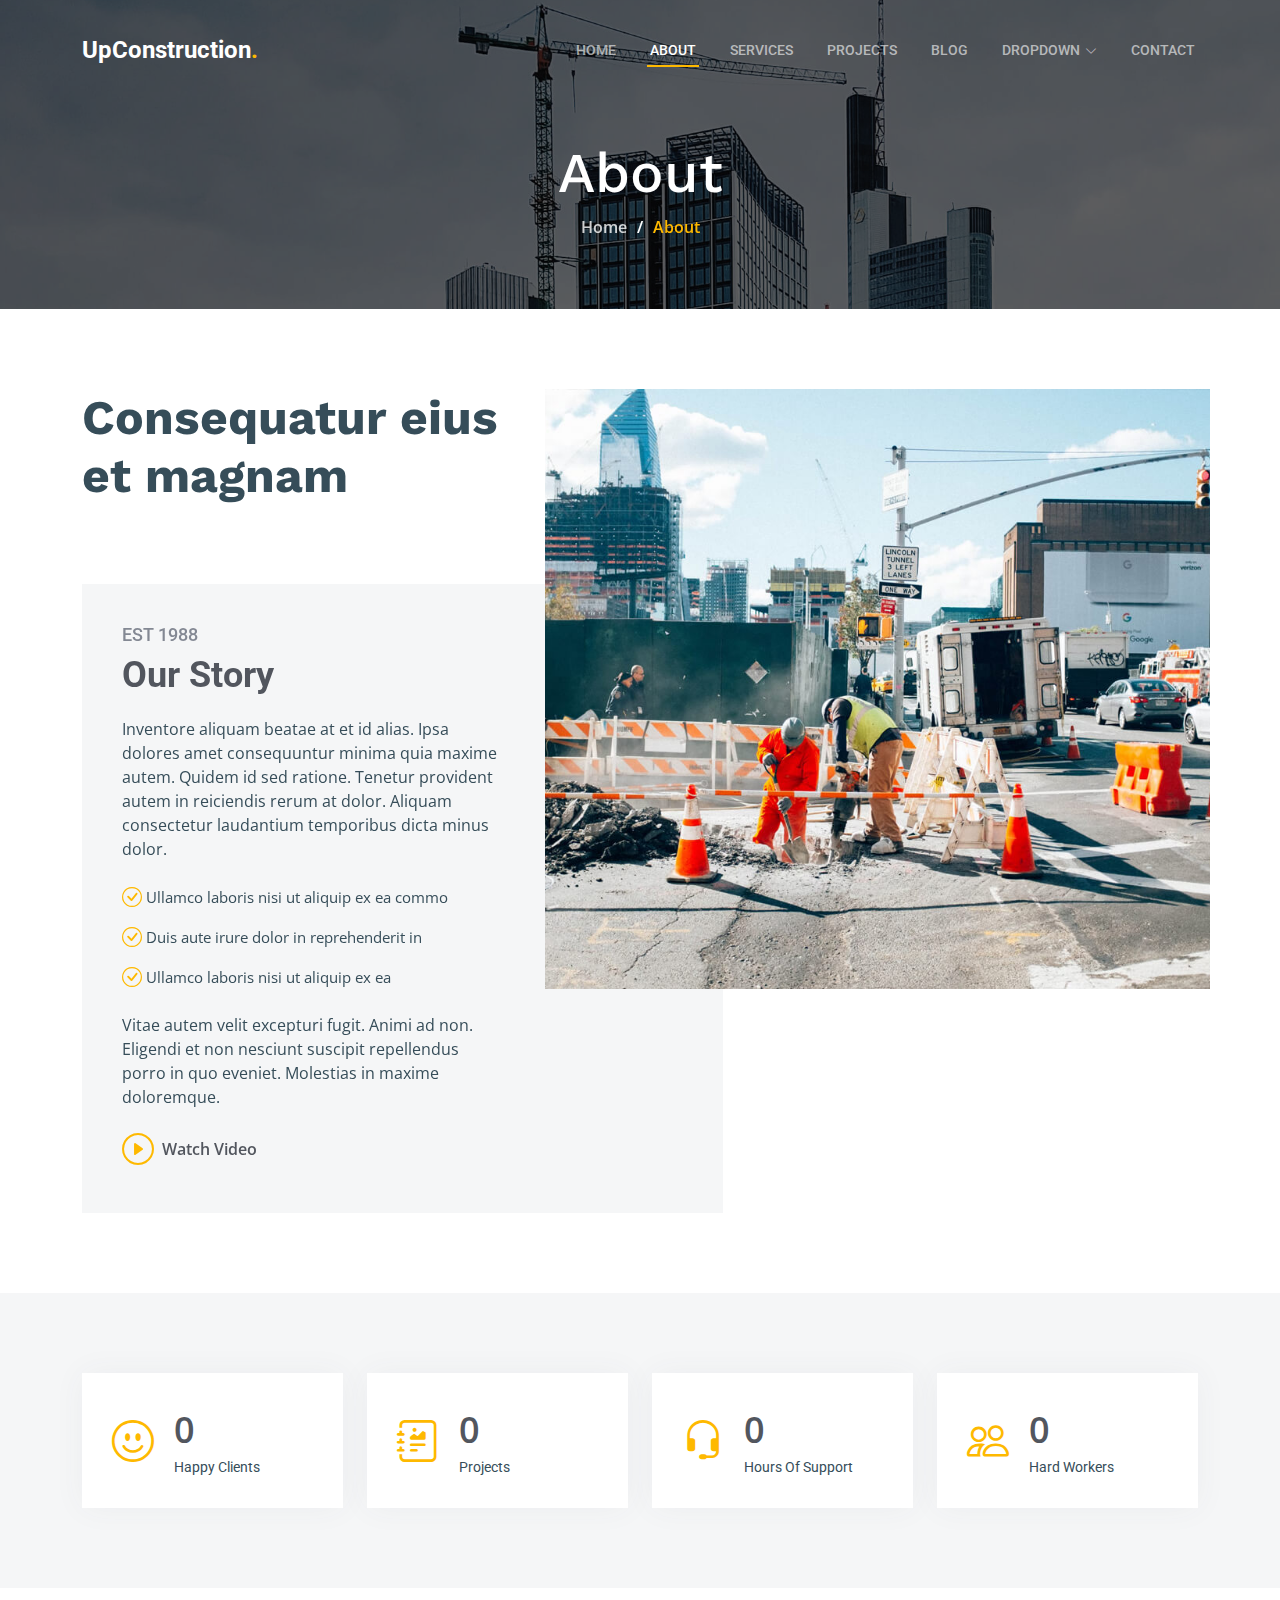
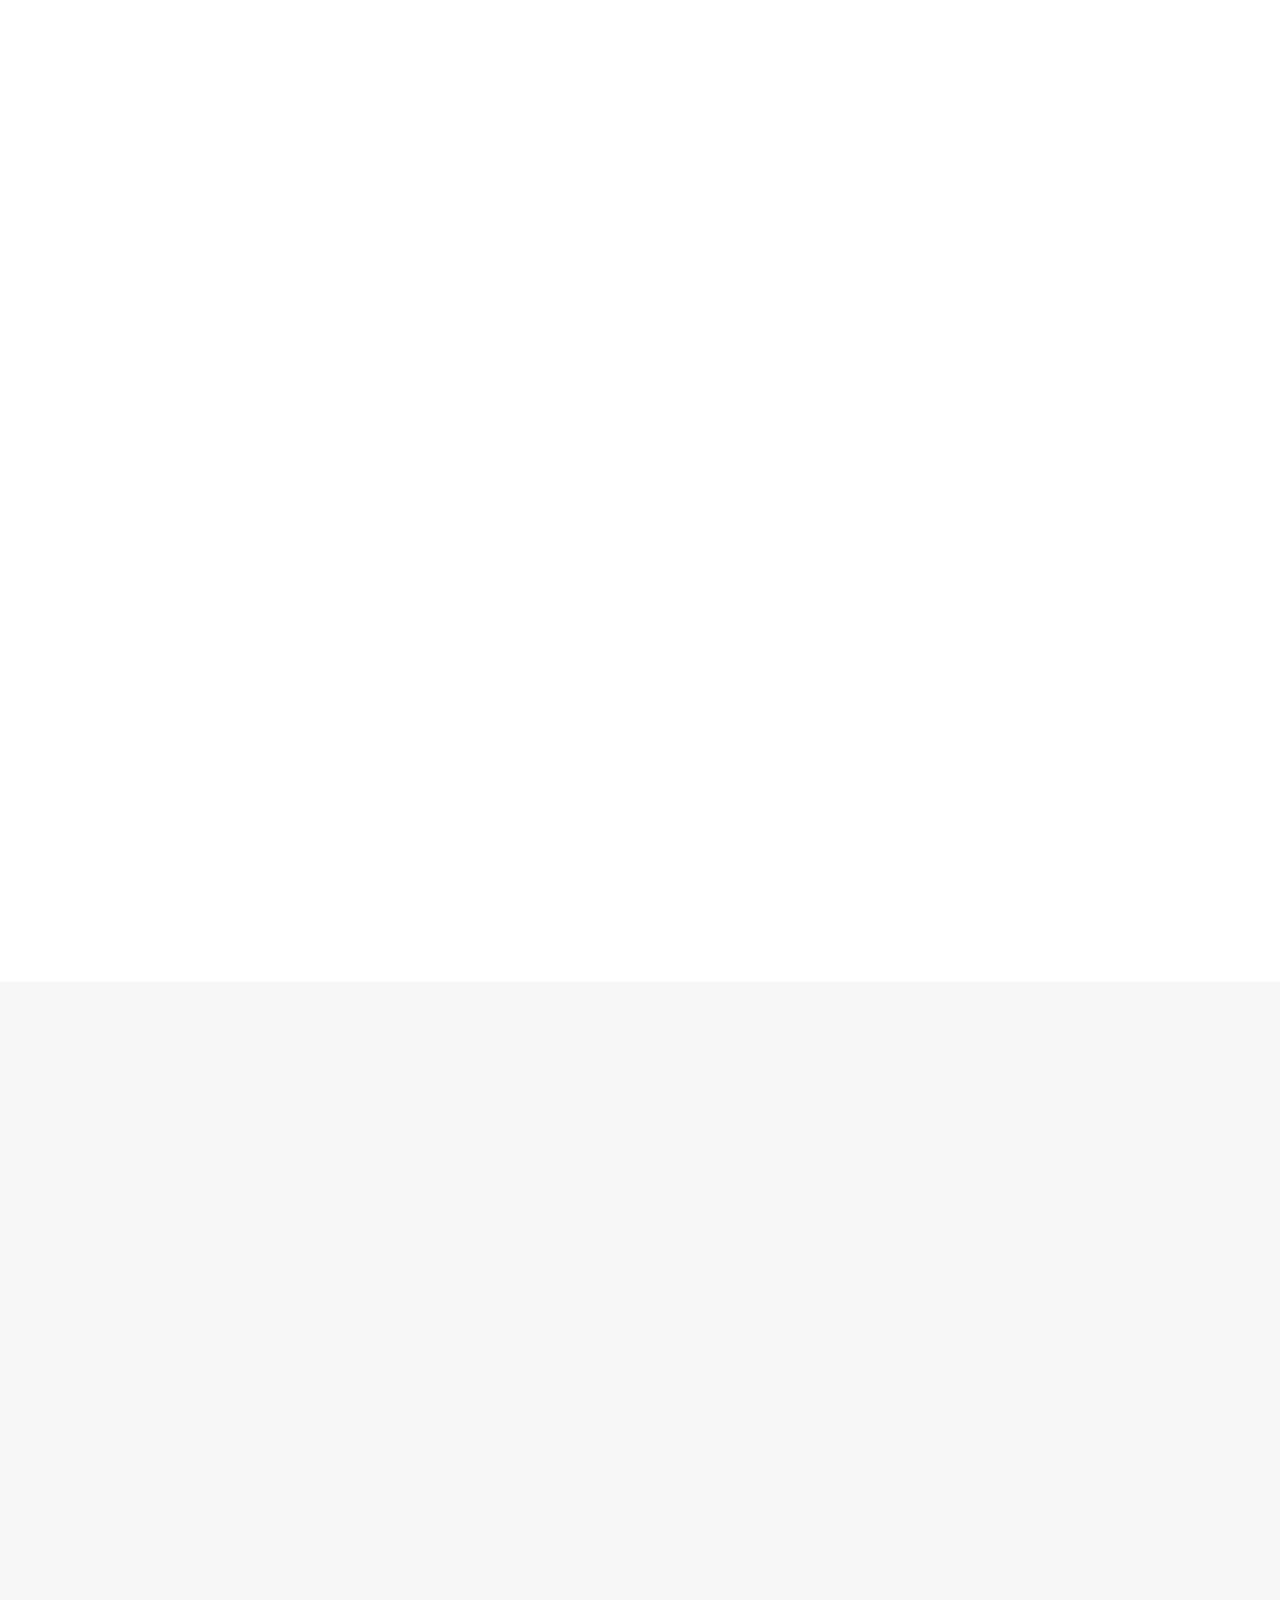
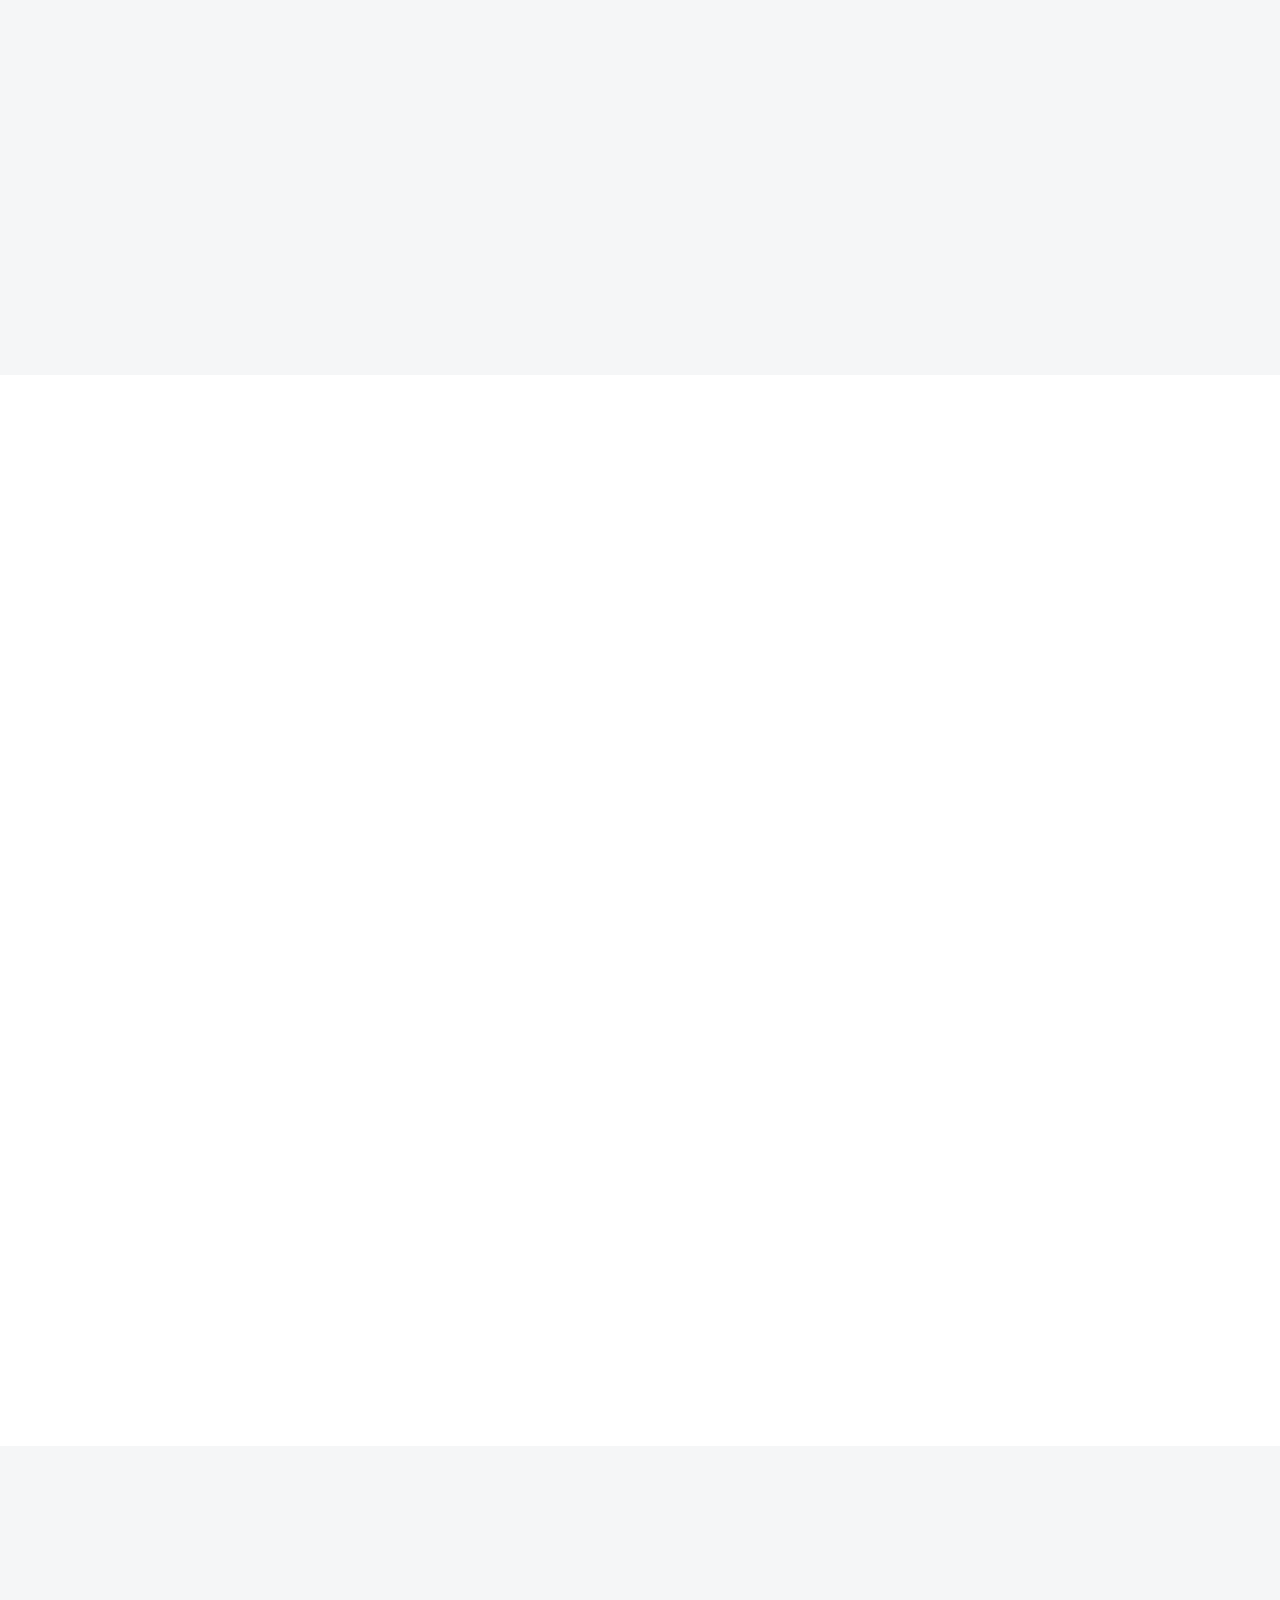
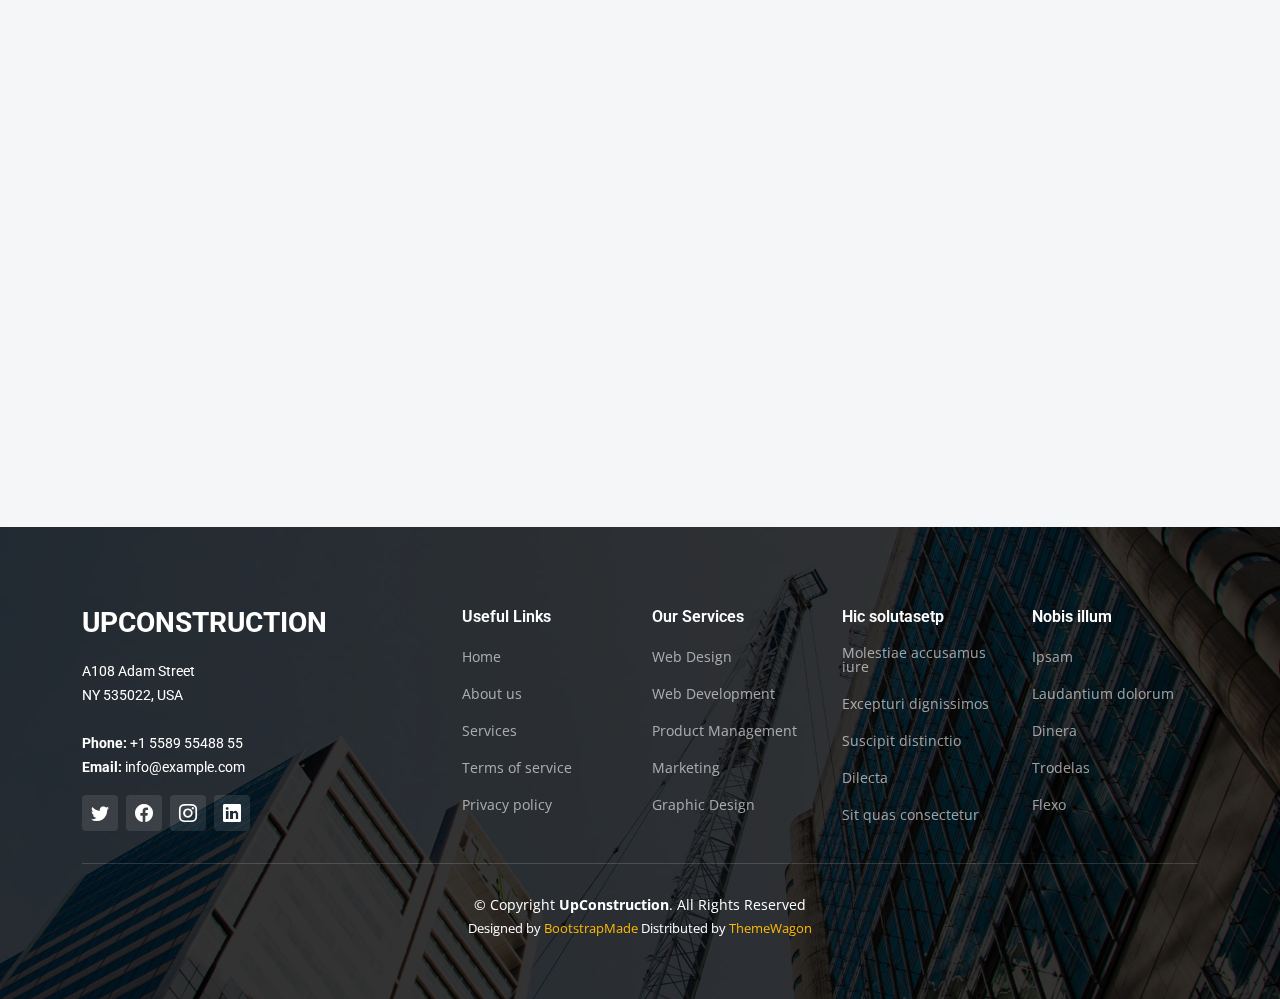
==== about.html @ ee099b37 "first commit" ====
<!DOCTYPE html>
<html lang="en">

<head>
  <meta charset="utf-8">
  <meta content="width=device-width, initial-scale=1.0" name="viewport">

  <title>UpConstruction Bootstrap Template - About</title>
  <meta content="" name="description">
  <meta content="" name="keywords">

  <!-- Favicons -->
  <link href="assets/img/favicon.png" rel="icon">
  <link href="assets/img/apple-touch-icon.png" rel="apple-touch-icon">

  <!-- Google Fonts -->
  <link rel="preconnect" href="https://fonts.googleapis.com">
  <link rel="preconnect" href="https://fonts.gstatic.com" crossorigin>
  <link
    href="https://fonts.googleapis.com/css2?family=Open+Sans:ital,wght@0,300;0,400;0,500;0,600;0,700;1,300;1,400;1,600;1,700&family=Roboto:ital,wght@0,300;0,400;0,500;0,600;0,700;1,300;1,400;1,500;1,600;1,700&family=Work+Sans:ital,wght@0,300;0,400;0,500;0,600;0,700;1,300;1,400;1,500;1,600;1,700&display=swap"
    rel="stylesheet">

  <!-- Vendor CSS Files -->
  <link href="assets/vendor/bootstrap/css/bootstrap.min.css" rel="stylesheet">
  <link href="assets/vendor/bootstrap-icons/bootstrap-icons.css" rel="stylesheet">
  <link href="assets/vendor/fontawesome-free/css/all.min.css" rel="stylesheet">
  <link href="assets/vendor/aos/aos.css" rel="stylesheet">
  <link href="assets/vendor/glightbox/css/glightbox.min.css" rel="stylesheet">
  <link href="assets/vendor/swiper/swiper-bundle.min.css" rel="stylesheet">

  <!-- Template Main CSS File -->
  <link href="assets/css/main.css" rel="stylesheet">

  <!-- =======================================================
  * Template Name: UpConstruction - v1.3.0
  * Template URL: https://bootstrapmade.com/upconstruction-bootstrap-construction-website-template/
  * Author: BootstrapMade.com
  * License: https://bootstrapmade.com/license/
  ======================================================== -->
</head>

<body>

  <!-- ======= Header ======= -->
  <header id="header" class="header d-flex align-items-center">
    <div class="container-fluid container-xl d-flex align-items-center justify-content-between">

      <a href="index.html" class="logo d-flex align-items-center">
        <!-- Uncomment the line below if you also wish to use an image logo -->
        <!-- <img src="assets/img/logo.png" alt=""> -->
        <h1>UpConstruction<span>.</span></h1>
      </a>

      <i class="mobile-nav-toggle mobile-nav-show bi bi-list"></i>
      <i class="mobile-nav-toggle mobile-nav-hide d-none bi bi-x"></i>
      <nav id="navbar" class="navbar">
        <ul>
          <li><a href="index.html">Home</a></li>
          <li><a href="about.html" class="active">About</a></li>
          <li><a href="services.html">Services</a></li>
          <li><a href="projects.html">Projects</a></li>
          <li><a href="blog.html">Blog</a></li>
          <li class="dropdown"><a href="#"><span>Dropdown</span> <i
                class="bi bi-chevron-down dropdown-indicator"></i></a>
            <ul>
              <li><a href="#">Dropdown 1</a></li>
              <li class="dropdown"><a href="#"><span>Deep Dropdown</span> <i
                    class="bi bi-chevron-down dropdown-indicator"></i></a>
                <ul>
                  <li><a href="#">Deep Dropdown 1</a></li>
                  <li><a href="#">Deep Dropdown 2</a></li>
                  <li><a href="#">Deep Dropdown 3</a></li>
                  <li><a href="#">Deep Dropdown 4</a></li>
                  <li><a href="#">Deep Dropdown 5</a></li>
                </ul>
              </li>
              <li><a href="#">Dropdown 2</a></li>
              <li><a href="#">Dropdown 3</a></li>
              <li><a href="#">Dropdown 4</a></li>
            </ul>
          </li>
          <li><a href="contact.html">Contact</a></li>
        </ul>
      </nav><!-- .navbar -->

    </div>
  </header><!-- End Header -->

  <main id="main">

    <!-- ======= Breadcrumbs ======= -->
    <div class="breadcrumbs d-flex align-items-center" style="background-image: url('assets/img/breadcrumbs-bg.jpg');">
      <div class="container position-relative d-flex flex-column align-items-center" data-aos="fade">

        <h2>About</h2>
        <ol>
          <li><a href="index.html">Home</a></li>
          <li>About</li>
        </ol>

      </div>
    </div><!-- End Breadcrumbs -->

    <!-- ======= About Section ======= -->
    <section id="about" class="about">
      <div class="container" data-aos="fade-up">

        <div class="row position-relative">

          <div class="col-lg-7 about-img" style="background-image: url(assets/img/about.jpg);"></div>

          <div class="col-lg-7">
            <h2>Consequatur eius et magnam</h2>
            <div class="our-story">
              <h4>Est 1988</h4>
              <h3>Our Story</h3>
              <p>Inventore aliquam beatae at et id alias. Ipsa dolores amet consequuntur minima quia maxime autem.
                Quidem id sed ratione. Tenetur provident autem in reiciendis rerum at dolor. Aliquam consectetur
                laudantium temporibus dicta minus dolor.</p>
              <ul>
                <li><i class="bi bi-check-circle"></i> <span>Ullamco laboris nisi ut aliquip ex ea commo</span></li>
                <li><i class="bi bi-check-circle"></i> <span>Duis aute irure dolor in reprehenderit in</span></li>
                <li><i class="bi bi-check-circle"></i> <span>Ullamco laboris nisi ut aliquip ex ea</span></li>
              </ul>
              <p>Vitae autem velit excepturi fugit. Animi ad non. Eligendi et non nesciunt suscipit repellendus porro in
                quo eveniet. Molestias in maxime doloremque.</p>

              <div class="watch-video d-flex align-items-center position-relative">
                <i class="bi bi-play-circle"></i>
                <a href="https://www.youtube.com/watch?v=LXb3EKWsInQ" class="glightbox stretched-link">Watch Video</a>
              </div>
            </div>
          </div>

        </div>

      </div>
    </section>
    <!-- End About Section -->

    <!-- ======= Stats Counter Section ======= -->
    <section id="stats-counter" class="stats-counter section-bg">
      <div class="container">

        <div class="row gy-4">

          <div class="col-lg-3 col-md-6">
            <div class="stats-item d-flex align-items-center w-100 h-100">
              <i class="bi bi-emoji-smile color-blue flex-shrink-0"></i>
              <div>
                <span data-purecounter-start="0" data-purecounter-end="232" data-purecounter-duration="1"
                  class="purecounter"></span>
                <p>Happy Clients</p>
              </div>
            </div>
          </div><!-- End Stats Item -->

          <div class="col-lg-3 col-md-6">
            <div class="stats-item d-flex align-items-center w-100 h-100">
              <i class="bi bi-journal-richtext color-orange flex-shrink-0"></i>
              <div>
                <span data-purecounter-start="0" data-purecounter-end="521" data-purecounter-duration="1"
                  class="purecounter"></span>
                <p>Projects</p>
              </div>
            </div>
          </div><!-- End Stats Item -->

          <div class="col-lg-3 col-md-6">
            <div class="stats-item d-flex align-items-center w-100 h-100">
              <i class="bi bi-headset color-green flex-shrink-0"></i>
              <div>
                <span data-purecounter-start="0" data-purecounter-end="1463" data-purecounter-duration="1"
                  class="purecounter"></span>
                <p>Hours Of Support</p>
              </div>
            </div>
          </div><!-- End Stats Item -->

          <div class="col-lg-3 col-md-6">
            <div class="stats-item d-flex align-items-center w-100 h-100">
              <i class="bi bi-people color-pink flex-shrink-0"></i>
              <div>
                <span data-purecounter-start="0" data-purecounter-end="15" data-purecounter-duration="1"
                  class="purecounter"></span>
                <p>Hard Workers</p>
              </div>
            </div>
          </div><!-- End Stats Item -->

        </div>

      </div>
    </section><!-- End Stats Counter Section -->

    <!-- ======= Alt Services Section ======= -->
    <section id="alt-services" class="alt-services">
      <div class="container" data-aos="fade-up">

        <div class="row justify-content-around gy-4">
          <div class="col-lg-6 img-bg" style="background-image: url(assets/img/alt-services.jpg);" data-aos="zoom-in"
            data-aos-delay="100"></div>

          <div class="col-lg-5 d-flex flex-column justify-content-center">
            <h3>Enim quis est voluptatibus aliquid consequatur fugiat</h3>
            <p>Esse voluptas cumque vel exercitationem. Reiciendis est hic accusamus. Non ipsam et sed minima temporibus
              laudantium. Soluta voluptate sed facere corporis dolores excepturi</p>

            <div class="icon-box d-flex position-relative" data-aos="fade-up" data-aos-delay="100">
              <i class="bi bi-easel flex-shrink-0"></i>
              <div>
                <h4><a href="" class="stretched-link">Lorem Ipsum</a></h4>
                <p>Voluptatum deleniti atque corrupti quos dolores et quas molestias excepturi sint occaecati cupiditate
                  non provident</p>
              </div>
            </div><!-- End Icon Box -->

            <div class="icon-box d-flex position-relative" data-aos="fade-up" data-aos-delay="200">
              <i class="bi bi-patch-check flex-shrink-0"></i>
              <div>
                <h4><a href="" class="stretched-link">Nemo Enim</a></h4>
                <p>At vero eos et accusamus et iusto odio dignissimos ducimus qui blanditiis praesentium voluptatum
                  deleniti atque</p>
              </div>
            </div><!-- End Icon Box -->

            <div class="icon-box d-flex position-relative" data-aos="fade-up" data-aos-delay="300">
              <i class="bi bi-brightness-high flex-shrink-0"></i>
              <div>
                <h4><a href="" class="stretched-link">Dine Pad</a></h4>
                <p>Explicabo est voluptatum asperiores consequatur magnam. Et veritatis odit. Sunt aut deserunt minus
                  aut eligendi omnis</p>
              </div>
            </div><!-- End Icon Box -->

            <div class="icon-box d-flex position-relative" data-aos="fade-up" data-aos-delay="400">
              <i class="bi bi-brightness-high flex-shrink-0"></i>
              <div>
                <h4><a href="" class="stretched-link">Tride clov</a></h4>
                <p>Est voluptatem labore deleniti quis a delectus et. Saepe dolorem libero sit non aspernatur odit amet.
                  Et eligendi</p>
              </div>
            </div><!-- End Icon Box -->

          </div>
        </div>

      </div>
    </section><!-- End Alt Services Section -->

    <!-- ======= Alt Services Section 2 ======= -->
    <section id="alt-services-2" class="alt-services section-bg">
      <div class="container" data-aos="fade-up">

        <div class="row justify-content-around gy-4">
          <div class="col-lg-5 d-flex flex-column justify-content-center">
            <h3>Non quasi officia eum nobis et rerum epudiandae rem voluptatem</h3>
            <p>Maxime quia dolorum alias perspiciatis. Earum voluptatem sint at non. Ducimus maxime minima iste magni
              sit praesentium assumenda minus. Amet rerum saepe tempora vero.</p>

            <div class="icon-box d-flex position-relative" data-aos="fade-up" data-aos-delay="100">
              <i class="bi bi-easel flex-shrink-0"></i>
              <div>
                <h4><a href="" class="stretched-link">Lorem Ipsum</a></h4>
                <p>Voluptatum deleniti atque corrupti quos dolores et quas molestias excepturi sint occaecati cupiditate
                  non provident</p>
              </div>
            </div><!-- End Icon Box -->

            <div class="icon-box d-flex position-relative" data-aos="fade-up" data-aos-delay="200">
              <i class="bi bi-patch-check flex-shrink-0"></i>
              <div>
                <h4><a href="" class="stretched-link">Nemo Enim</a></h4>
                <p>At vero eos et accusamus et iusto odio dignissimos ducimus qui blanditiis praesentium voluptatum
                  deleniti atque</p>
              </div>
            </div><!-- End Icon Box -->

            <div class="icon-box d-flex position-relative" data-aos="fade-up" data-aos-delay="300">
              <i class="bi bi-brightness-high flex-shrink-0"></i>
              <div>
                <h4><a href="" class="stretched-link">Dine Pad</a></h4>
                <p>Explicabo est voluptatum asperiores consequatur magnam. Et veritatis odit. Sunt aut deserunt minus
                  aut eligendi omnis</p>
              </div>
            </div><!-- End Icon Box -->

            <div class="icon-box d-flex position-relative" data-aos="fade-up" data-aos-delay="400">
              <i class="bi bi-brightness-high flex-shrink-0"></i>
              <div>
                <h4><a href="" class="stretched-link">Tride clov</a></h4>
                <p>Est voluptatem labore deleniti quis a delectus et. Saepe dolorem libero sit non aspernatur odit amet.
                  Et eligendi</p>
              </div>
            </div><!-- End Icon Box -->
          </div>

          <div class="col-lg-6 img-bg" style="background-image: url(assets/img/alt-services-2.jpg);" data-aos="zoom-in"
            data-aos-delay="100"></div>
        </div>

      </div>
    </section><!-- End Alt Services Section 2 -->

    <!-- ======= Our Team Section ======= -->
    <section id="team" class="team">
      <div class="container" data-aos="fade-up">

        <div class="section-header">
          <h2>Our Team</h2>
          <p>Aperiam dolorum et et wuia molestias qui eveniet numquam nihil porro incidunt dolores placeat sunt id nobis
            omnis tiledo stran delop</p>
        </div>

        <div class="row gy-5">

          <div class="col-lg-4 col-md-6 member" data-aos="fade-up" data-aos-delay="100">
            <div class="member-img">
              <img src="assets/img/team/team-1.jpg" class="img-fluid" alt="">
              <div class="social">
                <a href="#"><i class="bi bi-twitter"></i></a>
                <a href="#"><i class="bi bi-facebook"></i></a>
                <a href="#"><i class="bi bi-instagram"></i></a>
                <a href="#"><i class="bi bi-linkedin"></i></a>
              </div>
            </div>
            <div class="member-info text-center">
              <h4>Walter White</h4>
              <span>Chief Executive Officer</span>
              <p>Aliquam iure quaerat voluptatem praesentium possimus unde laudantium vel dolorum distinctio dire flow
              </p>
            </div>
          </div><!-- End Team Member -->

          <div class="col-lg-4 col-md-6 member" data-aos="fade-up" data-aos-delay="200">
            <div class="member-img">
              <img src="assets/img/team/team-2.jpg" class="img-fluid" alt="">
              <div class="social">
                <a href="#"><i class="bi bi-twitter"></i></a>
                <a href="#"><i class="bi bi-facebook"></i></a>
                <a href="#"><i class="bi bi-instagram"></i></a>
                <a href="#"><i class="bi bi-linkedin"></i></a>
              </div>
            </div>
            <div class="member-info text-center">
              <h4>Sarah Jhonson</h4>
              <span>Product Manager</span>
              <p>Labore ipsam sit consequatur exercitationem rerum laboriosam laudantium aut quod dolores exercitationem
                ut</p>
            </div>
          </div><!-- End Team Member -->

          <div class="col-lg-4 col-md-6 member" data-aos="fade-up" data-aos-delay="300">
            <div class="member-img">
              <img src="assets/img/team/team-3.jpg" class="img-fluid" alt="">
              <div class="social">
                <a href="#"><i class="bi bi-twitter"></i></a>
                <a href="#"><i class="bi bi-facebook"></i></a>
                <a href="#"><i class="bi bi-instagram"></i></a>
                <a href="#"><i class="bi bi-linkedin"></i></a>
              </div>
            </div>
            <div class="member-info text-center">
              <h4>William Anderson</h4>
              <span>CTO</span>
              <p>Illum minima ea autem doloremque ipsum quidem quas aspernatur modi ut praesentium vel tque sed facilis
                at qui</p>
            </div>
          </div><!-- End Team Member -->

          <div class="col-lg-4 col-md-6 member" data-aos="fade-up" data-aos-delay="400">
            <div class="member-img">
              <img src="assets/img/team/team-4.jpg" class="img-fluid" alt="">
              <div class="social">
                <a href="#"><i class="bi bi-twitter"></i></a>
                <a href="#"><i class="bi bi-facebook"></i></a>
                <a href="#"><i class="bi bi-instagram"></i></a>
                <a href="#"><i class="bi bi-linkedin"></i></a>
              </div>
            </div>
            <div class="member-info text-center">
              <h4>Amanda Jepson</h4>
              <span>Accountant</span>
              <p>Magni voluptatem accusamus assumenda cum nisi aut qui dolorem voluptate sed et veniam quasi quam
                consectetur</p>
            </div>
          </div><!-- End Team Member -->

          <div class="col-lg-4 col-md-6 member" data-aos="fade-up" data-aos-delay="500">
            <div class="member-img">
              <img src="assets/img/team/team-5.jpg" class="img-fluid" alt="">
              <div class="social">
                <a href="#"><i class="bi bi-twitter"></i></a>
                <a href="#"><i class="bi bi-facebook"></i></a>
                <a href="#"><i class="bi bi-instagram"></i></a>
                <a href="#"><i class="bi bi-linkedin"></i></a>
              </div>
            </div>
            <div class="member-info text-center">
              <h4>Brian Doe</h4>
              <span>Marketing</span>
              <p>Qui consequuntur quos accusamus magnam quo est molestiae eius laboriosam sunt doloribus quia impedit
                laborum velit</p>
            </div>
          </div><!-- End Team Member -->

          <div class="col-lg-4 col-md-6 member" data-aos="fade-up" data-aos-delay="600">
            <div class="member-img">
              <img src="assets/img/team/team-6.jpg" class="img-fluid" alt="">
              <div class="social">
                <a href="#"><i class="bi bi-twitter"></i></a>
                <a href="#"><i class="bi bi-facebook"></i></a>
                <a href="#"><i class="bi bi-instagram"></i></a>
                <a href="#"><i class="bi bi-linkedin"></i></a>
              </div>
            </div>
            <div class="member-info text-center">
              <h4>Josepha Palas</h4>
              <span>Operation</span>
              <p>Sint sint eveniet explicabo amet consequatur nesciunt error enim rerum earum et omnis fugit eligendi
                cupiditate vel</p>
            </div>
          </div><!-- End Team Member -->

        </div>

      </div>
    </section><!-- End Our Team Section -->

    <!-- ======= Testimonials Section ======= -->
    <section id="testimonials" class="testimonials section-bg">
      <div class="container" data-aos="fade-up">

        <div class="section-header">
          <h2>Testimonials</h2>
          <p>Quam sed id excepturi ccusantium dolorem ut quis dolores nisi llum nostrum enim velit qui ut et autem uia
            reprehenderit sunt deleniti</p>
        </div>

        <div class="slides-2 swiper">
          <div class="swiper-wrapper">

            <div class="swiper-slide">
              <div class="testimonial-wrap">
                <div class="testimonial-item">
                  <img src="assets/img/testimonials/testimonials-1.jpg" class="testimonial-img" alt="">
                  <h3>Saul Goodman</h3>
                  <h4>Ceo &amp; Founder</h4>
                  <div class="stars">
                    <i class="bi bi-star-fill"></i><i class="bi bi-star-fill"></i><i class="bi bi-star-fill"></i><i
                      class="bi bi-star-fill"></i><i class="bi bi-star-fill"></i>
                  </div>
                  <p>
                    <i class="bi bi-quote quote-icon-left"></i>
                    Proin iaculis purus consequat sem cure digni ssim donec porttitora entum suscipit rhoncus.
                    Accusantium quam, ultricies eget id, aliquam eget nibh et. Maecen aliquam, risus at semper.
                    <i class="bi bi-quote quote-icon-right"></i>
                  </p>
                </div>
              </div>
            </div><!-- End testimonial item -->

            <div class="swiper-slide">
              <div class="testimonial-wrap">
                <div class="testimonial-item">
                  <img src="assets/img/testimonials/testimonials-2.jpg" class="testimonial-img" alt="">
                  <h3>Sara Wilsson</h3>
                  <h4>Designer</h4>
                  <div class="stars">
                    <i class="bi bi-star-fill"></i><i class="bi bi-star-fill"></i><i class="bi bi-star-fill"></i><i
                      class="bi bi-star-fill"></i><i class="bi bi-star-fill"></i>
                  </div>
                  <p>
                    <i class="bi bi-quote quote-icon-left"></i>
                    Export tempor illum tamen malis malis eram quae irure esse labore quem cillum quid cillum eram malis
                    quorum velit fore eram velit sunt aliqua noster fugiat irure amet legam anim culpa.
                    <i class="bi bi-quote quote-icon-right"></i>
                  </p>
                </div>
              </div>
            </div><!-- End testimonial item -->

            <div class="swiper-slide">
              <div class="testimonial-wrap">
                <div class="testimonial-item">
                  <img src="assets/img/testimonials/testimonials-3.jpg" class="testimonial-img" alt="">
                  <h3>Jena Karlis</h3>
                  <h4>Store Owner</h4>
                  <div class="stars">
                    <i class="bi bi-star-fill"></i><i class="bi bi-star-fill"></i><i class="bi bi-star-fill"></i><i
                      class="bi bi-star-fill"></i><i class="bi bi-star-fill"></i>
                  </div>
                  <p>
                    <i class="bi bi-quote quote-icon-left"></i>
                    Enim nisi quem export duis labore cillum quae magna enim sint quorum nulla quem veniam duis minim
                    tempor labore quem eram duis noster aute amet eram fore quis sint minim.
                    <i class="bi bi-quote quote-icon-right"></i>
                  </p>
                </div>
              </div>
            </div><!-- End testimonial item -->

            <div class="swiper-slide">
              <div class="testimonial-wrap">
                <div class="testimonial-item">
                  <img src="assets/img/testimonials/testimonials-4.jpg" class="testimonial-img" alt="">
                  <h3>Matt Brandon</h3>
                  <h4>Freelancer</h4>
                  <div class="stars">
                    <i class="bi bi-star-fill"></i><i class="bi bi-star-fill"></i><i class="bi bi-star-fill"></i><i
                      class="bi bi-star-fill"></i><i class="bi bi-star-fill"></i>
                  </div>
                  <p>
                    <i class="bi bi-quote quote-icon-left"></i>
                    Fugiat enim eram quae cillum dolore dolor amet nulla culpa multos export minim fugiat minim velit
                    minim dolor enim duis veniam ipsum anim magna sunt elit fore quem dolore labore illum veniam.
                    <i class="bi bi-quote quote-icon-right"></i>
                  </p>
                </div>
              </div>
            </div><!-- End testimonial item -->

            <div class="swiper-slide">
              <div class="testimonial-wrap">
                <div class="testimonial-item">
                  <img src="assets/img/testimonials/testimonials-5.jpg" class="testimonial-img" alt="">
                  <h3>John Larson</h3>
                  <h4>Entrepreneur</h4>
                  <div class="stars">
                    <i class="bi bi-star-fill"></i><i class="bi bi-star-fill"></i><i class="bi bi-star-fill"></i><i
                      class="bi bi-star-fill"></i><i class="bi bi-star-fill"></i>
                  </div>
                  <p>
                    <i class="bi bi-quote quote-icon-left"></i>
                    Quis quorum aliqua sint quem legam fore sunt eram irure aliqua veniam tempor noster veniam enim
                    culpa labore duis sunt culpa nulla illum cillum fugiat legam esse veniam culpa fore nisi cillum
                    quid.
                    <i class="bi bi-quote quote-icon-right"></i>
                  </p>
                </div>
              </div>
            </div><!-- End testimonial item -->

          </div>
          <div class="swiper-pagination"></div>
        </div>

      </div>
    </section><!-- End Testimonials Section -->

  </main><!-- End #main -->

  <!-- ======= Footer ======= -->
  <footer id="footer" class="footer">

    <div class="footer-content position-relative">
      <div class="container">
        <div class="row">

          <div class="col-lg-4 col-md-6">
            <div class="footer-info">
              <h3>UpConstruction</h3>
              <p>
                A108 Adam Street <br>
                NY 535022, USA<br><br>
                <strong>Phone:</strong> +1 5589 55488 55<br>
                <strong>Email:</strong> info@example.com<br>
              </p>
              <div class="social-links d-flex mt-3">
                <a href="#" class="d-flex align-items-center justify-content-center"><i class="bi bi-twitter"></i></a>
                <a href="#" class="d-flex align-items-center justify-content-center"><i class="bi bi-facebook"></i></a>
                <a href="#" class="d-flex align-items-center justify-content-center"><i class="bi bi-instagram"></i></a>
                <a href="#" class="d-flex align-items-center justify-content-center"><i class="bi bi-linkedin"></i></a>
              </div>
            </div>
          </div><!-- End footer info column-->

          <div class="col-lg-2 col-md-3 footer-links">
            <h4>Useful Links</h4>
            <ul>
              <li><a href="#">Home</a></li>
              <li><a href="#">About us</a></li>
              <li><a href="#">Services</a></li>
              <li><a href="#">Terms of service</a></li>
              <li><a href="#">Privacy policy</a></li>
            </ul>
          </div><!-- End footer links column-->

          <div class="col-lg-2 col-md-3 footer-links">
            <h4>Our Services</h4>
            <ul>
              <li><a href="#">Web Design</a></li>
              <li><a href="#">Web Development</a></li>
              <li><a href="#">Product Management</a></li>
              <li><a href="#">Marketing</a></li>
              <li><a href="#">Graphic Design</a></li>
            </ul>
          </div><!-- End footer links column-->

          <div class="col-lg-2 col-md-3 footer-links">
            <h4>Hic solutasetp</h4>
            <ul>
              <li><a href="#">Molestiae accusamus iure</a></li>
              <li><a href="#">Excepturi dignissimos</a></li>
              <li><a href="#">Suscipit distinctio</a></li>
              <li><a href="#">Dilecta</a></li>
              <li><a href="#">Sit quas consectetur</a></li>
            </ul>
          </div><!-- End footer links column-->

          <div class="col-lg-2 col-md-3 footer-links">
            <h4>Nobis illum</h4>
            <ul>
              <li><a href="#">Ipsam</a></li>
              <li><a href="#">Laudantium dolorum</a></li>
              <li><a href="#">Dinera</a></li>
              <li><a href="#">Trodelas</a></li>
              <li><a href="#">Flexo</a></li>
            </ul>
          </div><!-- End footer links column-->

        </div>
      </div>
    </div>

    <div class="footer-legal text-center position-relative">
      <div class="container">
        <div class="copyright">
          &copy; Copyright <strong><span>UpConstruction</span></strong>. All Rights Reserved
        </div>
        <div class="credits">
          <!-- All the links in the footer should remain intact. -->
          <!-- You can delete the links only if you purchased the pro version. -->
          <!-- Licensing information: https://bootstrapmade.com/license/ -->
          <!-- Purchase the pro version with working PHP/AJAX contact form: https://bootstrapmade.com/upconstruction-bootstrap-construction-website-template/ -->
          Designed by <a href="https://bootstrapmade.com/">BootstrapMade</a> Distributed by <a
            href="https://themewagon.com">ThemeWagon</a>
        </div>
      </div>
    </div>

  </footer>
  <!-- End Footer -->

  <a href="#" class="scroll-top d-flex align-items-center justify-content-center"><i
      class="bi bi-arrow-up-short"></i></a>

  <div id="preloader"></div>

  <!-- Vendor JS Files -->
  <script src="assets/vendor/bootstrap/js/bootstrap.bundle.min.js"></script>
  <script src="assets/vendor/aos/aos.js"></script>
  <script src="assets/vendor/glightbox/js/glightbox.min.js"></script>
  <script src="assets/vendor/isotope-layout/isotope.pkgd.min.js"></script>
  <script src="assets/vendor/swiper/swiper-bundle.min.js"></script>
  <script src="assets/vendor/purecounter/purecounter_vanilla.js"></script>
  <script src="assets/vendor/php-email-form/validate.js"></script>

  <!-- Template Main JS File -->
  <script src="assets/js/main.js"></script>

</body>

</html>
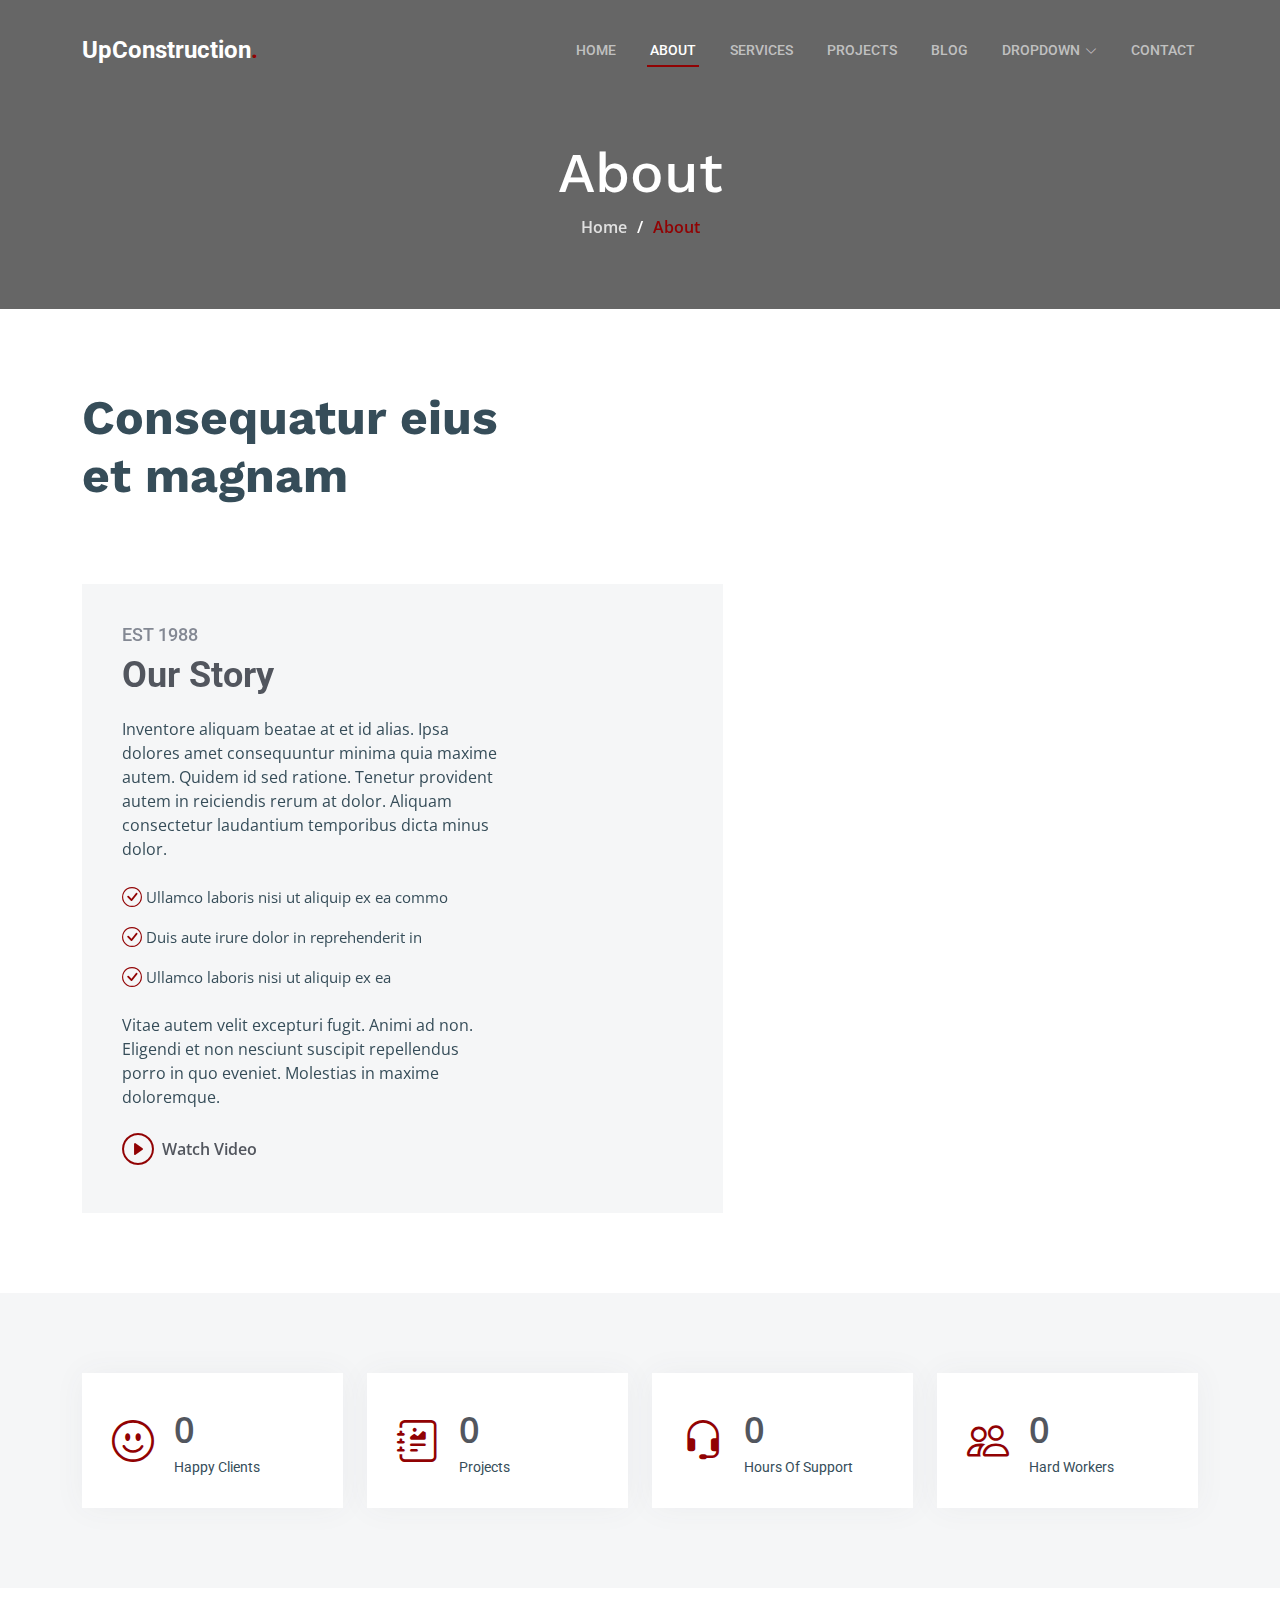
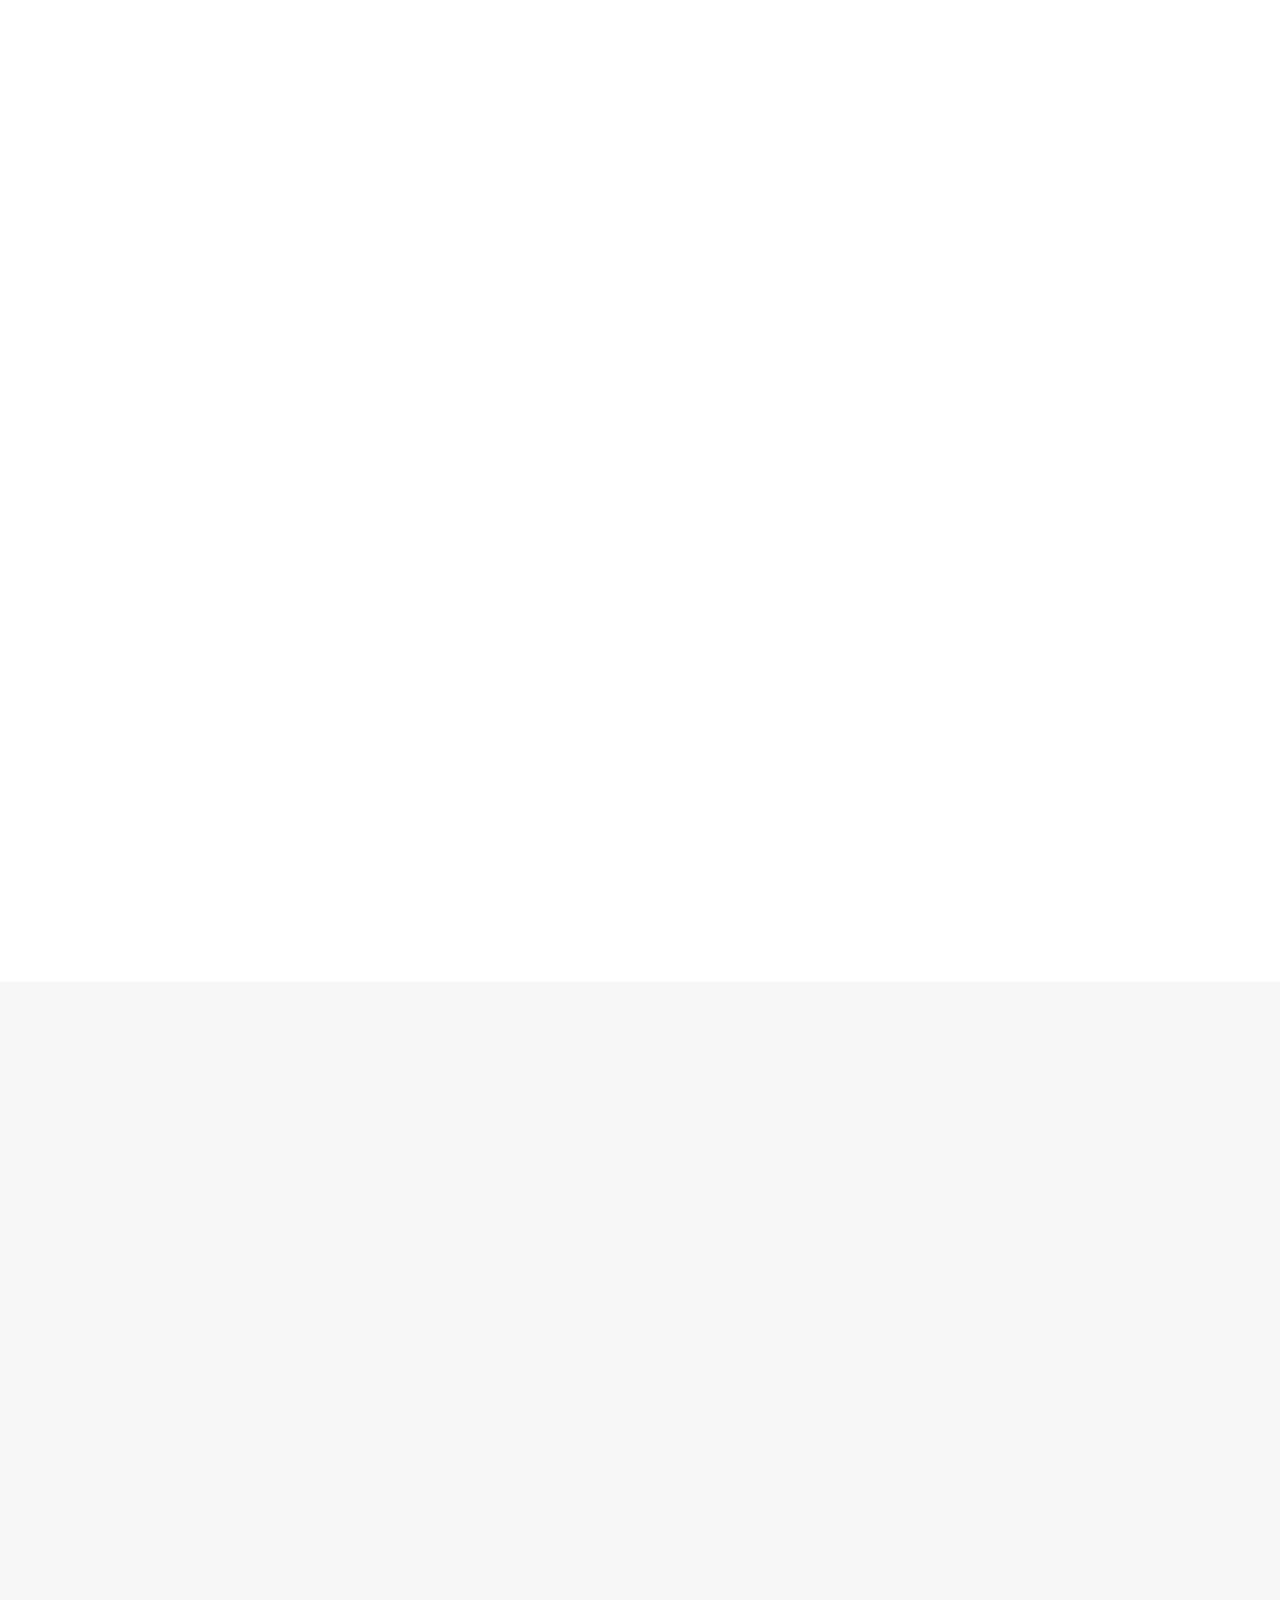
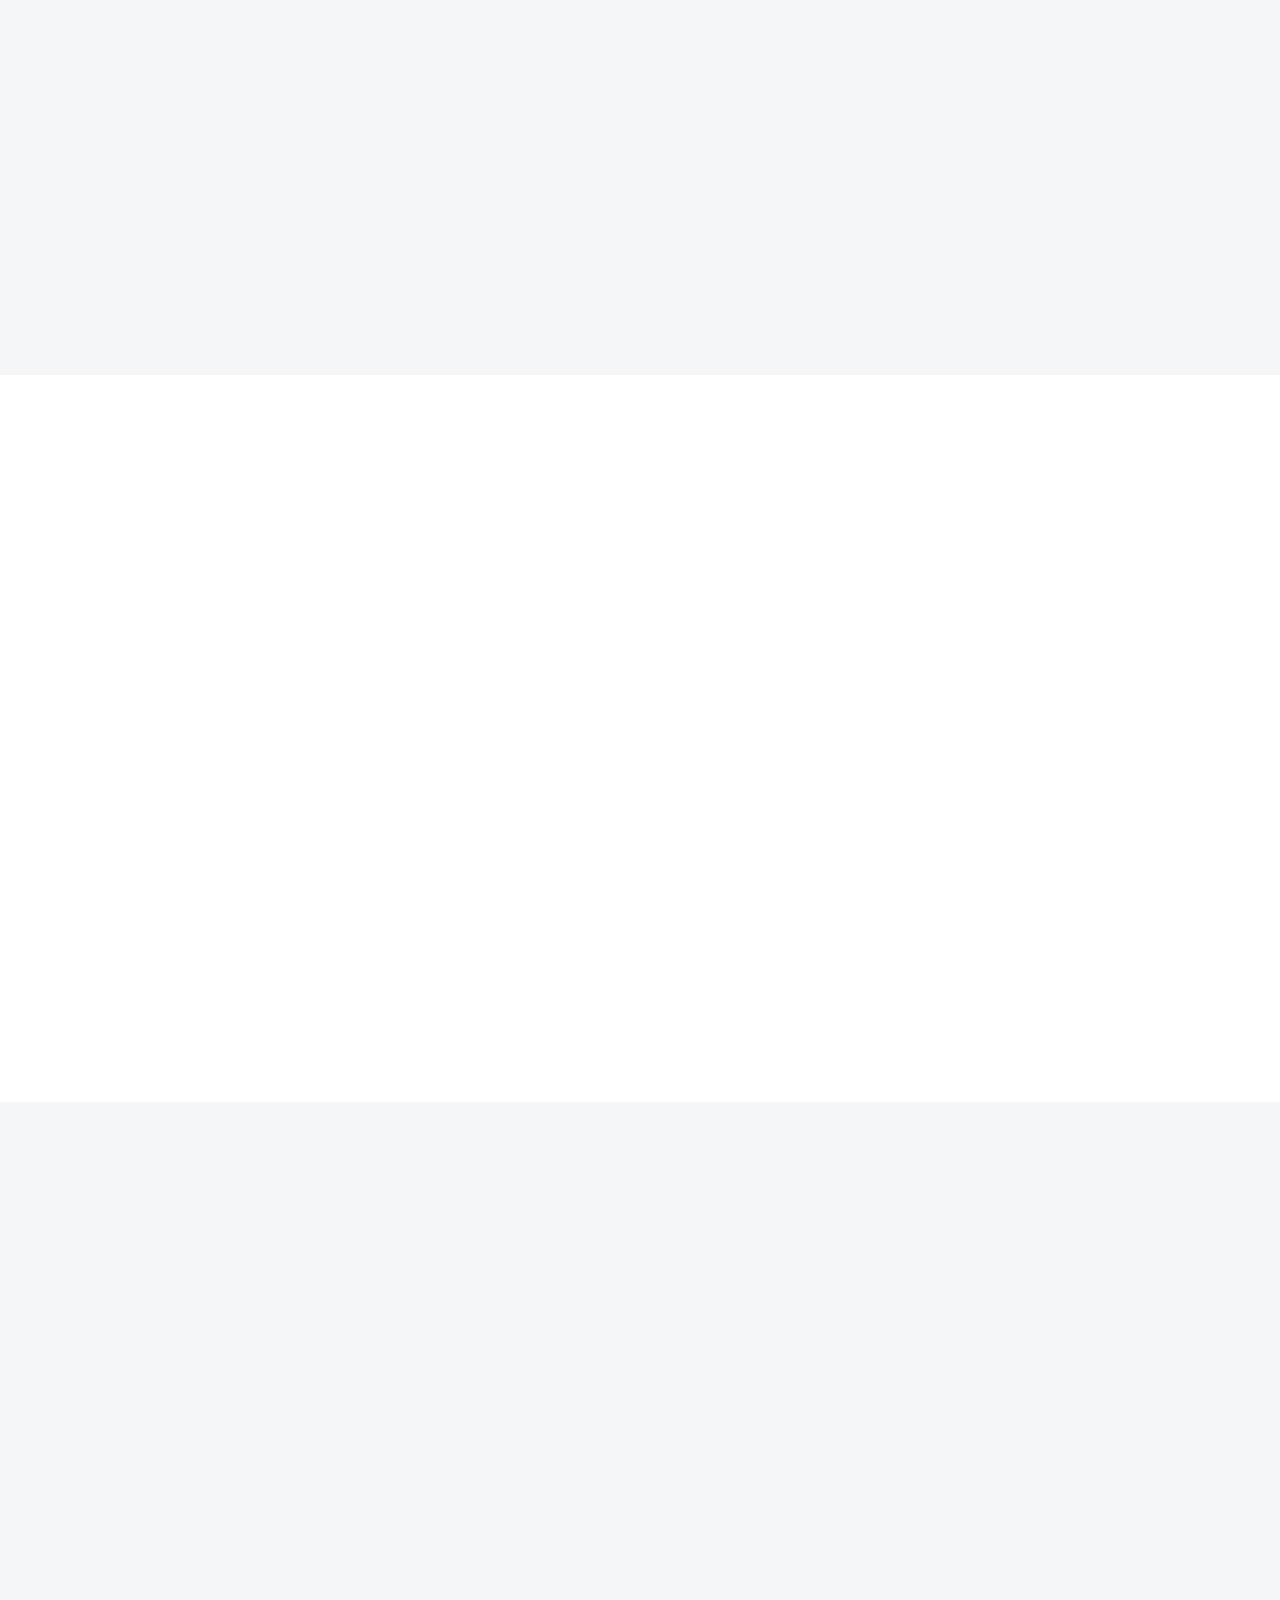
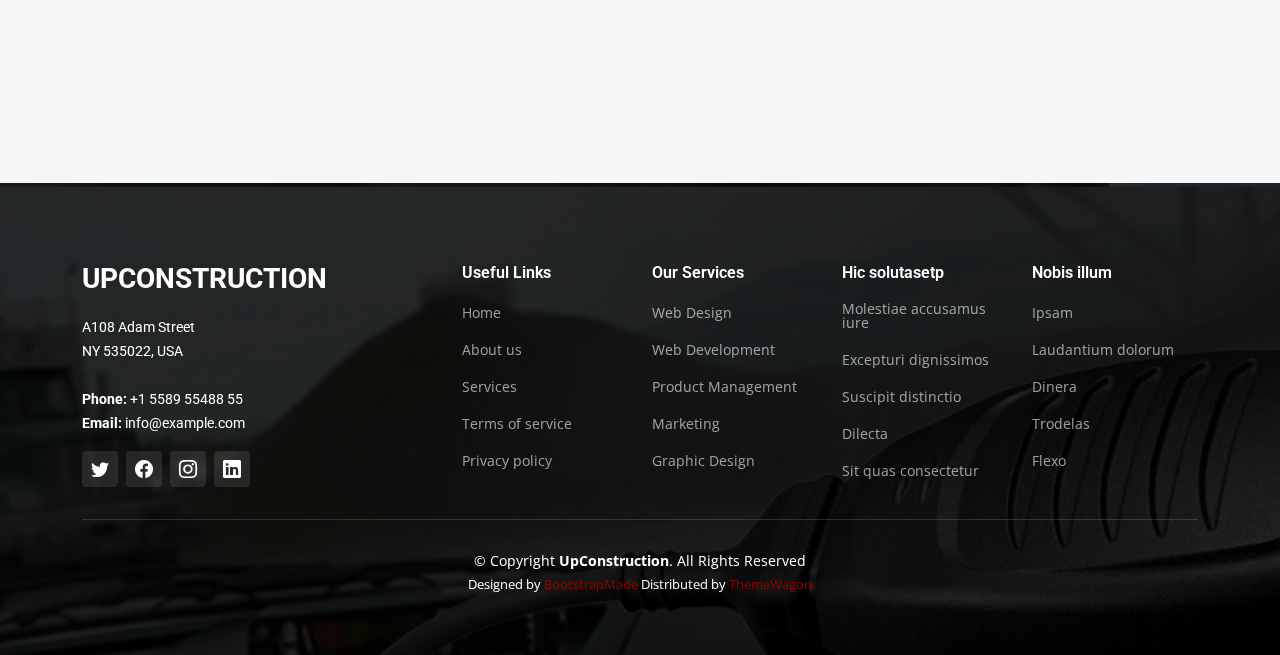
==== commit efe4c7cb: "Formulario de contacto" ====
--- a/about.html
+++ b/about.html
@@ -654,7 +654,6 @@
   <script src="assets/vendor/isotope-layout/isotope.pkgd.min.js"></script>
   <script src="assets/vendor/swiper/swiper-bundle.min.js"></script>
   <script src="assets/vendor/purecounter/purecounter_vanilla.js"></script>
-  <script src="assets/vendor/php-email-form/validate.js"></script>
 
   <!-- Template Main JS File -->
   <script src="assets/js/main.js"></script>
--- a/assets/css/main.css
+++ b/assets/css/main.css
@@ -8,7 +8,7 @@
 /* Colors */
 :root {
   --color-default: #364d59;
-  --color-primary: #feb900;
+  --color-primary: #910203;
   --color-secondary: #52565e;
 }
 
@@ -32,7 +32,7 @@
 }
 
 a:hover {
-  color: #ffc732;
+  color: #910203;
   text-decoration: none;
 }
 
@@ -177,8 +177,8 @@
 }
 
 .scroll-top:hover {
-  background: #ffc732;
-  color: #fff;
+  background: #2e3135;
+  color: #d5d7da;
 }
 
 .scroll-top.active {
@@ -268,6 +268,10 @@
 
 .header .logo h1 span {
   color: var(--color-primary);
+}
+
+p {
+  text-align: left;
 }
 
 /*--------------------------------------------------------------
@@ -657,7 +661,8 @@
 }
 
 .get-started .php-email-form button[type=submit]:hover {
-  background: rgba(254, 185, 0, 0.8);
+  background: #2e3135;
+  color: #d5d7da;
 }
 
 @-webkit-keyframes animate-loading {
@@ -1755,7 +1760,8 @@
 }
 
 .contact .php-email-form button[type=submit]:hover {
-  background: rgba(254, 185, 0, 0.8);
+  background: #2e3135;
+  color: #d5d7da;
 }
 
 @keyframes animate-loading {
@@ -2356,7 +2362,7 @@
 }
 
 .blog .sidebar .search-form form button:hover {
-  background: rgba(254, 185, 0, 0.8);
+  background: #000;
 }
 
 .blog .sidebar .categories ul {
@@ -2569,8 +2575,8 @@
 --------------------------------------------------------------*/
 .footer {
   color: #fff;
-  background: url("../img/footer-bg.jpg") top center no-repeat;
-  background-size: cover;
+  background: url("../img/hero-carousel/banner3.png") top center no-repeat;
+  background-size: auto;
   font-size: 14px;
   padding: 80px 0 60px 0;
   position: relative;
@@ -2676,4 +2682,8 @@
 
 .footer .footer-legal .credits a {
   color: var(--color-primary);
+}
+
+.confirm-button {
+  color: white !important;
 }